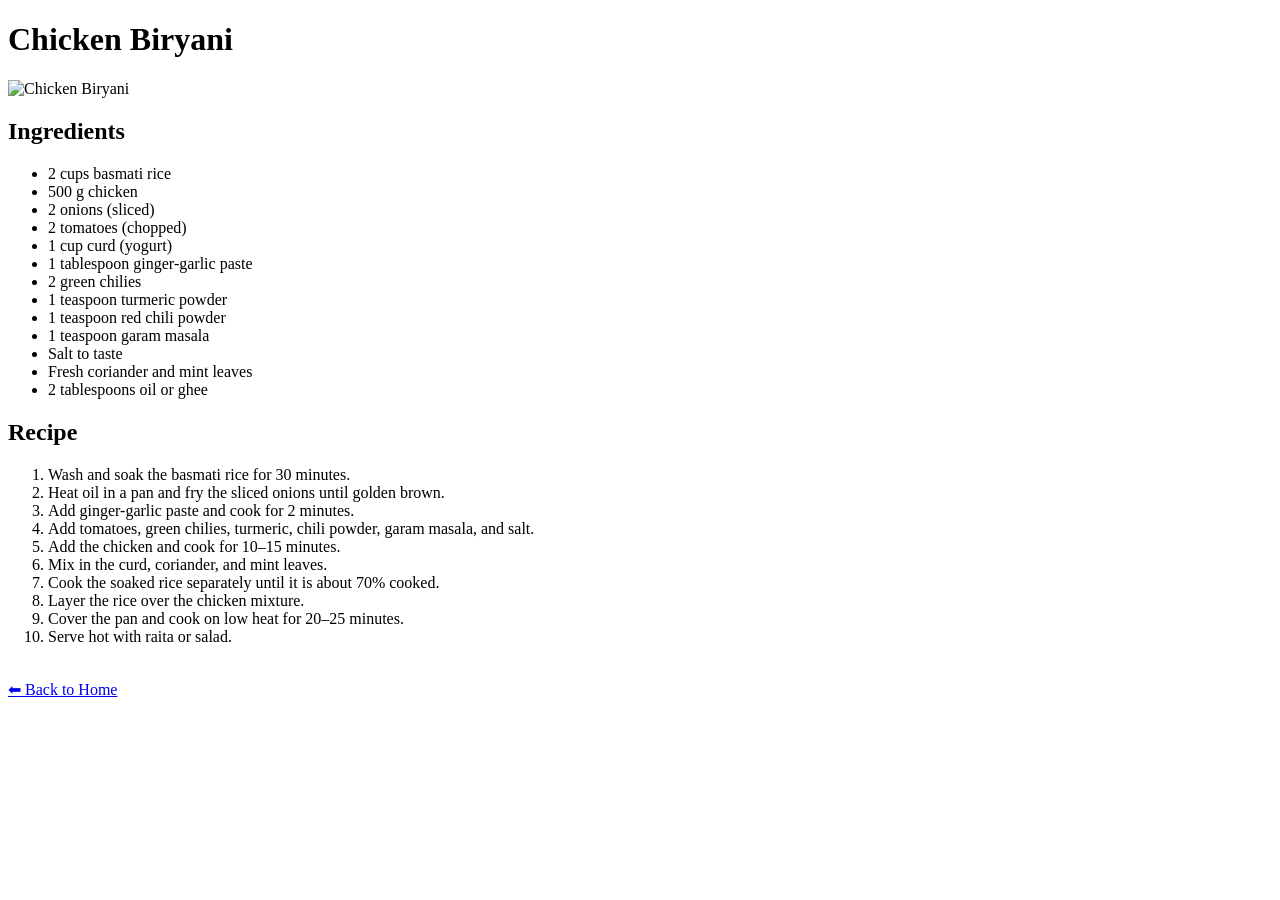
==== biryani.html @ 551bfabb "Added recipe website" ====
<!DOCTYPE html>
<html>
<head>
    <title>Chicken Biryani</title>
</head>

<body>

    <h1>Chicken Biryani</h1>

    <img src="https://static.vecteezy.com/system/resources/previews/024/650/050/non_2x/gourmet-chicken-biryani-with-steamed-basmati-rice-generated-by-ai-free-photo.jpg" width="300" alt="Chicken Biryani">

    <h2>Ingredients</h2>

    <ul>
        <li>2 cups basmati rice</li>
        <li>500 g chicken</li>
        <li>2 onions (sliced)</li>
        <li>2 tomatoes (chopped)</li>
        <li>1 cup curd (yogurt)</li>
        <li>1 tablespoon ginger-garlic paste</li>
        <li>2 green chilies</li>
        <li>1 teaspoon turmeric powder</li>
        <li>1 teaspoon red chili powder</li>
        <li>1 teaspoon garam masala</li>
        <li>Salt to taste</li>
        <li>Fresh coriander and mint leaves</li>
        <li>2 tablespoons oil or ghee</li>
    </ul>

    <h2>Recipe</h2>

    <ol>
        <li>Wash and soak the basmati rice for 30 minutes.</li>
        <li>Heat oil in a pan and fry the sliced onions until golden brown.</li>
        <li>Add ginger-garlic paste and cook for 2 minutes.</li>
        <li>Add tomatoes, green chilies, turmeric, chili powder, garam masala, and salt.</li>
        <li>Add the chicken and cook for 10–15 minutes.</li>
        <li>Mix in the curd, coriander, and mint leaves.</li>
        <li>Cook the soaked rice separately until it is about 70% cooked.</li>
        <li>Layer the rice over the chicken mixture.</li>
        <li>Cover the pan and cook on low heat for 20–25 minutes.</li>
        <li>Serve hot with raita or salad.</li>
    </ol>

    <br>

    <a href="index.html">⬅ Back to Home</a>

</body>
</html>
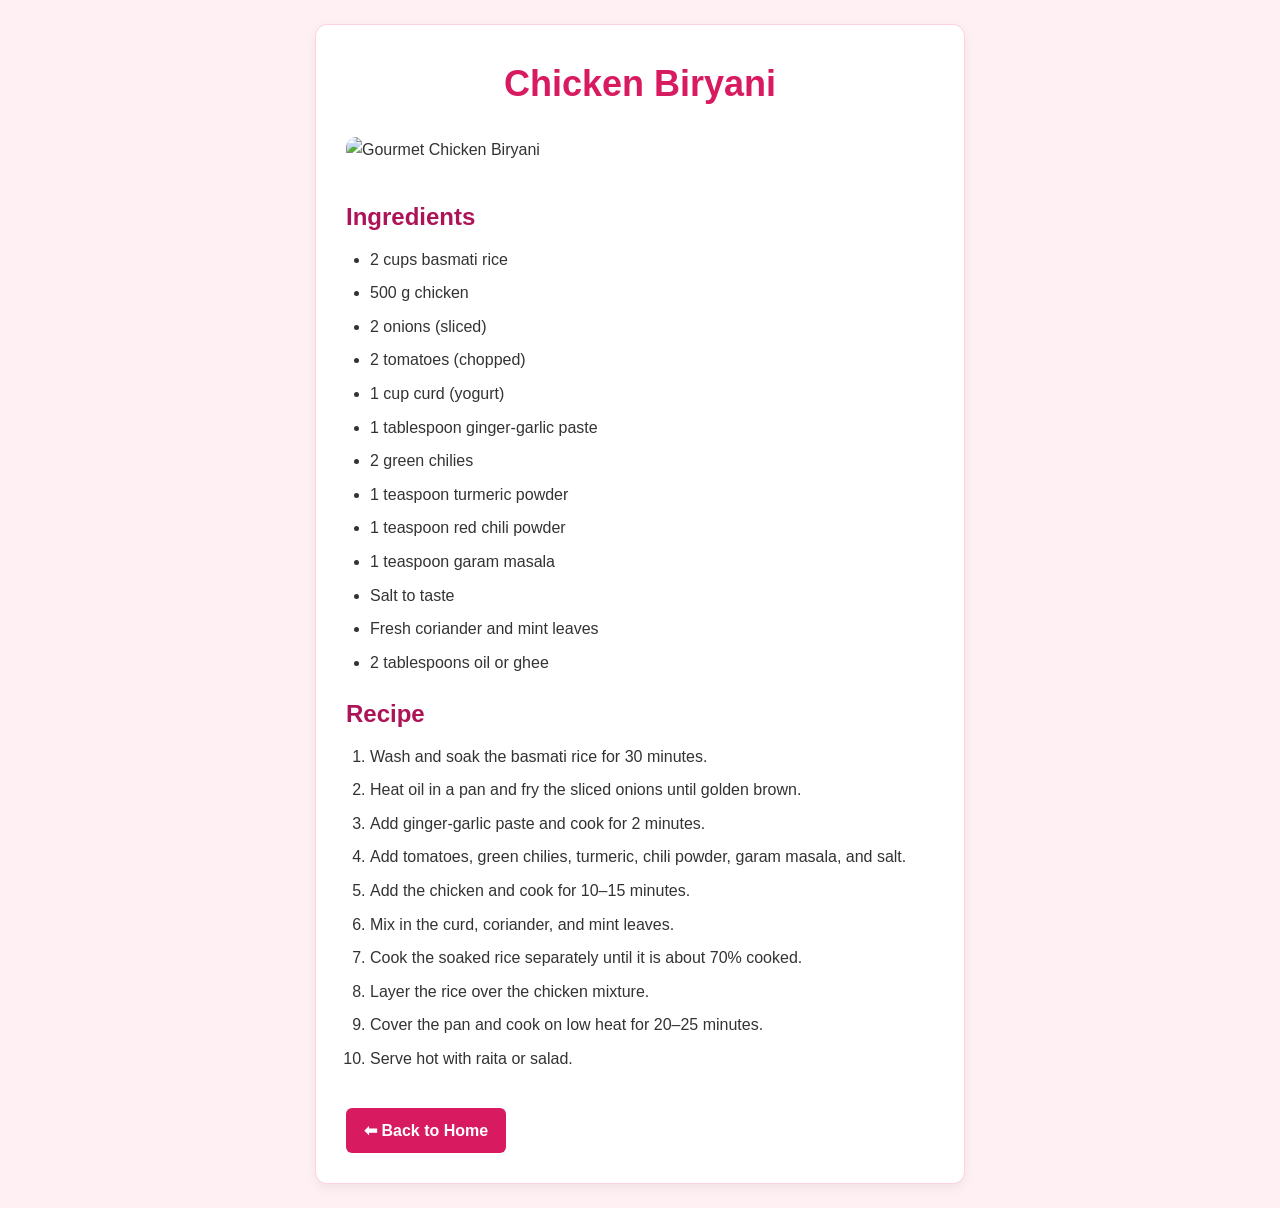
==== commit 5ec904a2: "Update biryani.html" ====
--- a/biryani.html
+++ b/biryani.html
@@ -1,51 +1,50 @@
 <!DOCTYPE html>
-<html>
+<html lang="en">
 <head>
-    <title>Chicken Biryani</title>
+  <meta charset="UTF-8">
+  <meta name="viewport" content="width=device-width, initial-scale=1.0">
+  <title>Chicken Biryani | Sanjana Dishes</title>
+  <link rel="stylesheet" href="style.css">
 </head>
-
 <body>
 
+  <div class="recipe-container">
     <h1>Chicken Biryani</h1>
-
-    <img src="https://static.vecteezy.com/system/resources/previews/024/650/050/non_2x/gourmet-chicken-biryani-with-steamed-basmati-rice-generated-by-ai-free-photo.jpg" width="300" alt="Chicken Biryani">
+    <img class="recipe-img" src="https://static.vecteezy.com/system/resources/previews/024/650/050/non_2x/gourmet-chicken-biryani-with-steamed-basmati-rice-generated-by-ai-free-photo.jpg" alt="Gourmet Chicken Biryani">
 
     <h2>Ingredients</h2>
-
     <ul>
-        <li>2 cups basmati rice</li>
-        <li>500 g chicken</li>
-        <li>2 onions (sliced)</li>
-        <li>2 tomatoes (chopped)</li>
-        <li>1 cup curd (yogurt)</li>
-        <li>1 tablespoon ginger-garlic paste</li>
-        <li>2 green chilies</li>
-        <li>1 teaspoon turmeric powder</li>
-        <li>1 teaspoon red chili powder</li>
-        <li>1 teaspoon garam masala</li>
-        <li>Salt to taste</li>
-        <li>Fresh coriander and mint leaves</li>
-        <li>2 tablespoons oil or ghee</li>
+      <li>2 cups basmati rice</li>
+      <li>500 g chicken</li>
+      <li>2 onions (sliced)</li>
+      <li>2 tomatoes (chopped)</li>
+      <li>1 cup curd (yogurt)</li>
+      <li>1 tablespoon ginger-garlic paste</li>
+      <li>2 green chilies</li>
+      <li>1 teaspoon turmeric powder</li>
+      <li>1 teaspoon red chili powder</li>
+      <li>1 teaspoon garam masala</li>
+      <li>Salt to taste</li>
+      <li>Fresh coriander and mint leaves</li>
+      <li>2 tablespoons oil or ghee</li>
     </ul>
 
     <h2>Recipe</h2>
-
     <ol>
-        <li>Wash and soak the basmati rice for 30 minutes.</li>
-        <li>Heat oil in a pan and fry the sliced onions until golden brown.</li>
-        <li>Add ginger-garlic paste and cook for 2 minutes.</li>
-        <li>Add tomatoes, green chilies, turmeric, chili powder, garam masala, and salt.</li>
-        <li>Add the chicken and cook for 10–15 minutes.</li>
-        <li>Mix in the curd, coriander, and mint leaves.</li>
-        <li>Cook the soaked rice separately until it is about 70% cooked.</li>
-        <li>Layer the rice over the chicken mixture.</li>
-        <li>Cover the pan and cook on low heat for 20–25 minutes.</li>
-        <li>Serve hot with raita or salad.</li>
+      <li>Wash and soak the basmati rice for 30 minutes.</li>
+      <li>Heat oil in a pan and fry the sliced onions until golden brown.</li>
+      <li>Add ginger-garlic paste and cook for 2 minutes.</li>
+      <li>Add tomatoes, green chilies, turmeric, chili powder, garam masala, and salt.</li>
+      <li>Add the chicken and cook for 10–15 minutes.</li>
+      <li>Mix in the curd, coriander, and mint leaves.</li>
+      <li>Cook the soaked rice separately until it is about 70% cooked.</li>
+      <li>Layer the rice over the chicken mixture.</li>
+      <li>Cover the pan and cook on low heat for 20–25 minutes.</li>
+      <li>Serve hot with raita or salad.</li>
     </ol>
 
-    <br>
-
-    <a href="index.html">⬅ Back to Home</a>
+    <a href="index.html" class="back-link">⬅ Back to Home</a>
+  </div>
 
 </body>
-</html>+</html>
--- a/style.css
+++ b/style.css
@@ -0,0 +1,123 @@
+/* Universal reset: keeps sizing predictable */
+* {
+  margin: 0;
+  padding: 0;
+  box-sizing: border-box;
+}
+
+body {
+  font-family: Arial, Helvetica, sans-serif;
+  background-color: #fff0f3; /* Soft, clean background instead of aggressive pink */
+  color: #333333;
+  line-height: 1.6;
+  padding: 24px 16px;
+}
+
+/* Main title styling */
+h1 {
+  text-align: center;
+  text-transform: capitalize;
+  font-size: 36px;
+  color: #d81b60;
+  margin-bottom: 24px;
+}
+
+h2 {
+  color: #ad1457;
+  margin-top: 20px;
+  margin-bottom: 10px;
+}
+
+/* Flexbox Gallery for index.html */
+.gallery {
+  display: flex;
+  justify-content: center;
+  flex-wrap: wrap;
+  gap: 24px;
+  max-width: 1000px;
+  margin: 0 auto;
+}
+
+/* Individual Dish Card */
+.dish-card {
+  background-color: #ffffff;
+  border-radius: 12px;
+  border: 1px solid #ffd1dc;
+  width: 220px;
+  text-align: center;
+  padding: 16px;
+  box-shadow: 0 4px 10px rgba(0, 0, 0, 0.06);
+  transition: transform 0.2s ease, box-shadow 0.2s ease;
+}
+
+.dish-card:hover {
+  transform: translateY(-5px);
+  box-shadow: 0 8px 16px rgba(216, 27, 96, 0.15);
+}
+
+.dish-card img {
+  width: 100%;
+  height: 150px;
+  object-fit: cover; /* Prevents food images from stretching or distorting */
+  border-radius: 8px;
+  display: block;
+}
+
+.dish-card h3 {
+  margin-top: 12px;
+}
+
+.dish-card a {
+  text-decoration: none;
+  color: #d81b60;
+  font-weight: bold;
+}
+
+.dish-card a:hover {
+  text-decoration: underline;
+}
+
+/* Recipe Container (for Biryani, Burger, Dosa, Sushi) */
+.recipe-container {
+  max-width: 650px;
+  margin: 0 auto;
+  background-color: #ffffff;
+  padding: 30px;
+  border-radius: 12px;
+  border: 1px solid #ffd1dc;
+  box-shadow: 0 4px 12px rgba(0, 0, 0, 0.06);
+}
+
+.recipe-img {
+  width: 100%;
+  max-height: 320px;
+  object-fit: cover;
+  border-radius: 10px;
+  margin-bottom: 16px;
+}
+
+ul, ol {
+  margin-left: 24px;
+  margin-bottom: 20px;
+}
+
+li {
+  margin-bottom: 8px;
+}
+
+/* Back Button */
+.back-link {
+  display: inline-block;
+  margin-top: 16px;
+  padding: 10px 18px;
+  background-color: #d81b60;
+  color: #ffffff;
+  text-decoration: none;
+  border-radius: 6px;
+  font-weight: bold;
+  transition: background-color 0.2s ease;
+}
+
+.back-link:hover {
+  background-color: #ad1457;
+}
